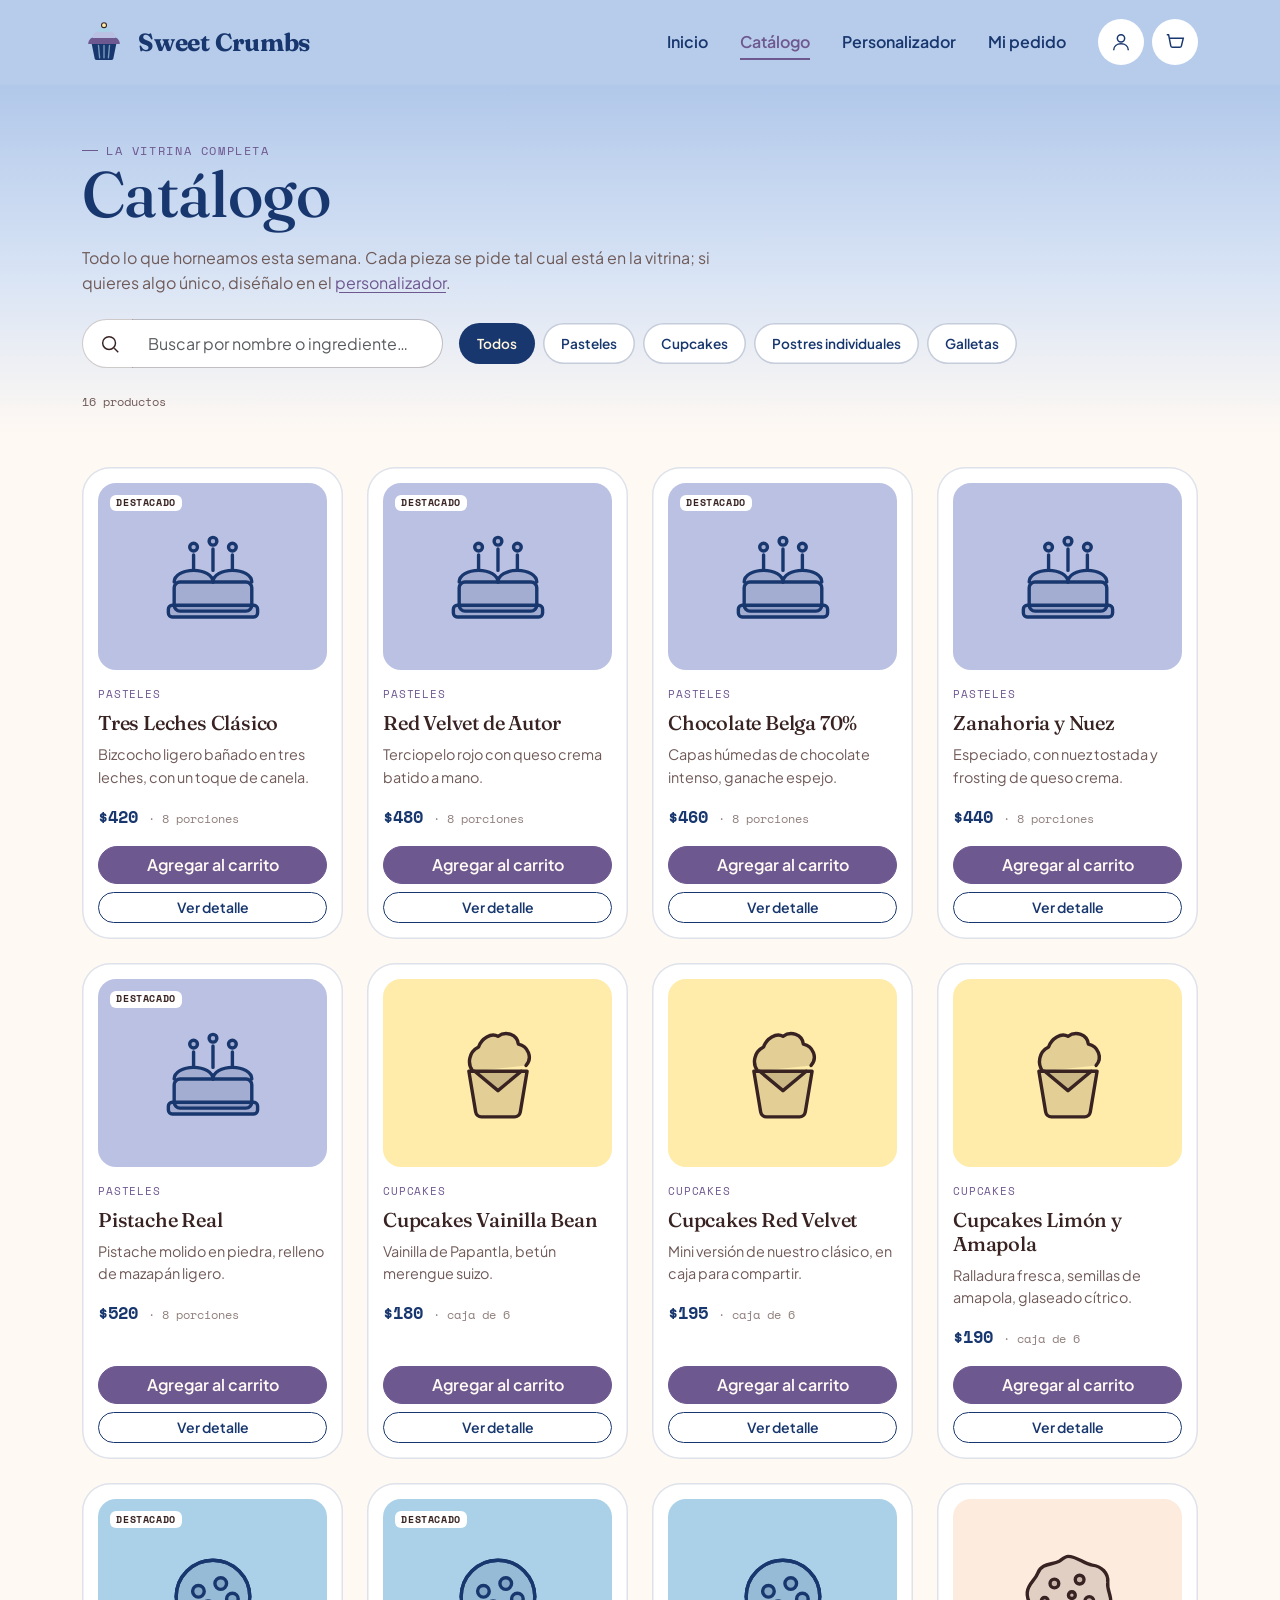
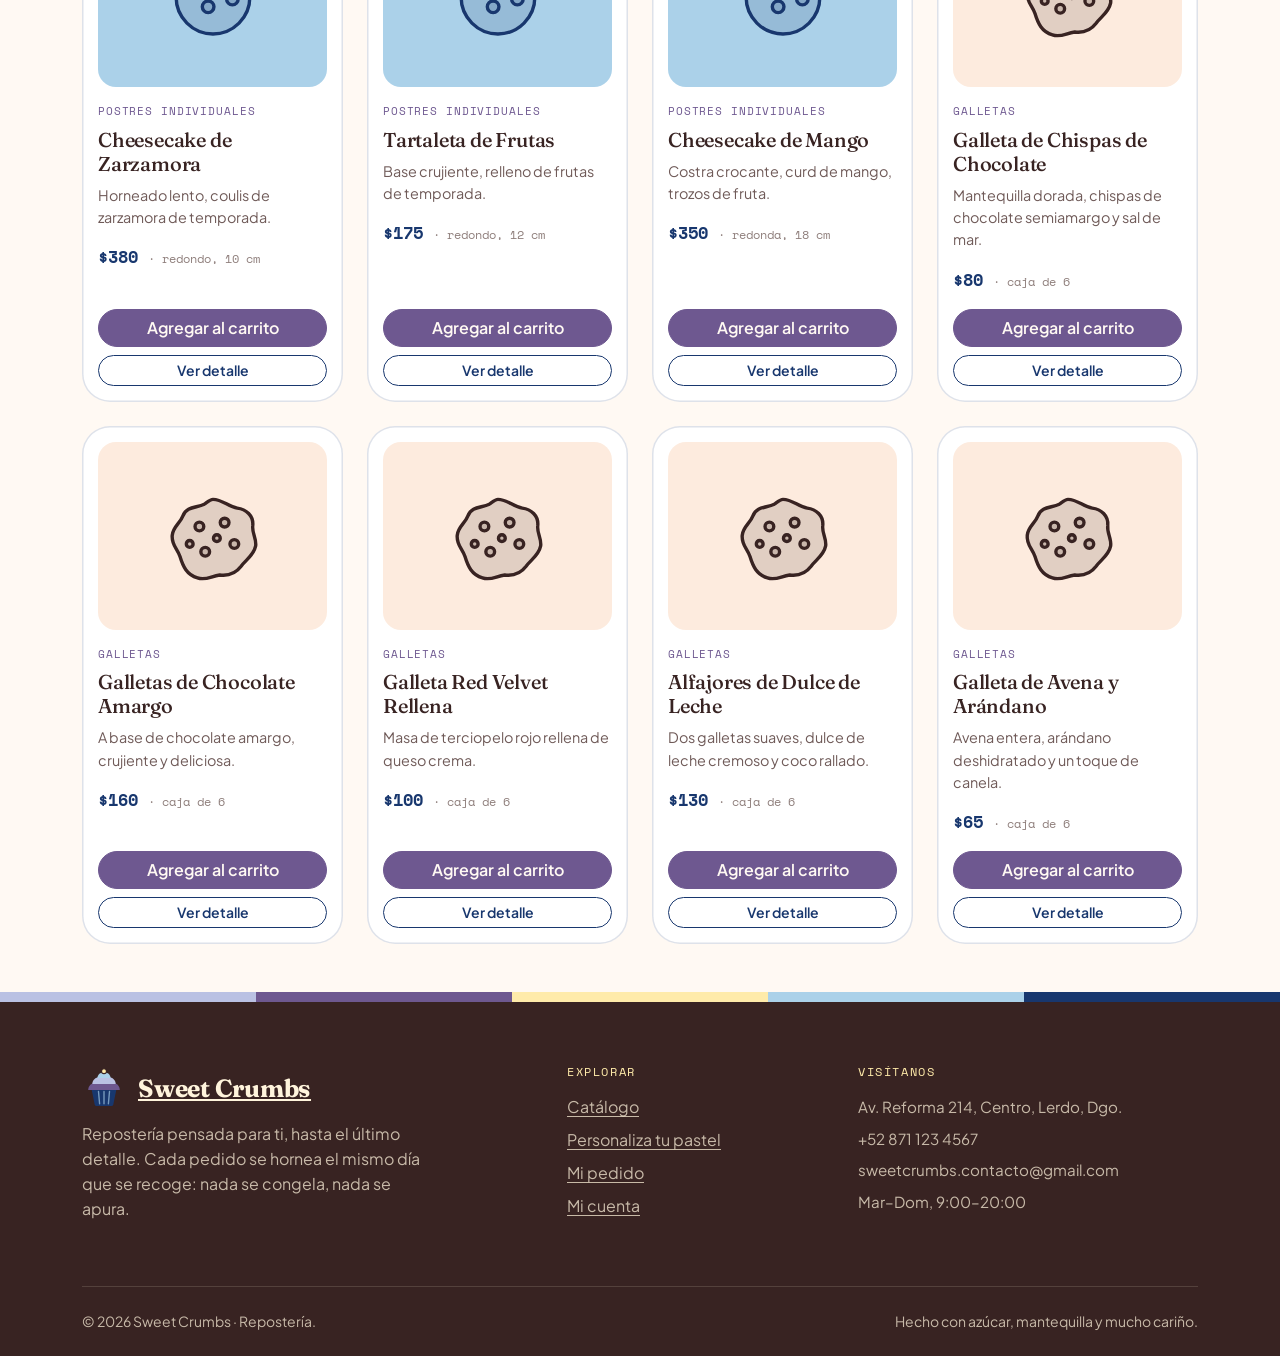
==== cliente/catalogo.html @ a6e610ef "Primer commit: estructura inicial del proyecto" ====
<!DOCTYPE html>
<html lang="es">
<head>
  <meta charset="UTF-8">
  <meta name="viewport" content="width=device-width, initial-scale=1">
  <title>Catálogo — Sweet Crumbs</title>
  <meta name="description" content="Explora pasteles, cupcakes, postres individuales y galletas. Filtra por categoría o busca por nombre.">
  <link rel="icon" type="image/svg+xml" href="../img/favicon.svg">
  <link rel="preconnect" href="https://fonts.googleapis.com">
  <link rel="preconnect" href="https://fonts.gstatic.com" crossorigin>
  <link rel="stylesheet" href="https://fonts.googleapis.com/css2?family=Fraunces:opsz,wght@9..144,400..700&family=Plus+Jakarta+Sans:wght@400;500;600;700;800&family=Space+Mono:wght@400;700&display=swap">
  <link rel="stylesheet" href="https://cdn.jsdelivr.net/npm/bootstrap@5.3.3/dist/css/bootstrap.min.css">
  <link rel="stylesheet" href="../css/variables.css">
  <link rel="stylesheet" href="../css/base.css">
  <link rel="stylesheet" href="../css/componentes.css">
  <link rel="stylesheet" href="../css/catalogo.css">
</head>
<body data-raiz="../">

  <div id="sc-encabezado"></div>

  <main>

    <!-- SECCION ENCABEZADO, BUSQUEDA Y FILTROS -->
    <section class="portada-catalogo" aria-labelledby="tituloCatalogo">
      <div class="container">
        <div class="encabezado-seccion">
          <span class="sobretitulo">La vitrina completa</span>
          <h1 id="tituloCatalogo">Catálogo</h1>
          <p>Todo lo que horneamos esta semana. Cada pieza se pide tal cual está en la vitrina; si quieres algo único, diséñalo en el <a href="personalizador.html">personalizador</a>.</p>
        </div>
        <div class="row g-3 align-items-center">
          <div class="col-md-5 col-lg-4">
            <label for="campoBusqueda" class="visually-hidden">Buscar en el catálogo</label>
            <div class="input-group caja-busqueda">
              <span class="input-group-text" aria-hidden="true"><svg class="icono" viewBox="0 0 24 24"><circle cx="11" cy="11" r="7"/><path d="m21 21-4.35-4.35"/></svg></span>
              <input type="search" class="form-control" id="campoBusqueda" placeholder="Buscar por nombre o ingrediente…" autocomplete="off">
            </div>
          </div>
          <div class="col-md-7 col-lg-8">
            <div class="d-flex flex-wrap gap-2" id="pildorasFiltro" role="group" aria-label="Filtrar por categoría"></div>
          </div>
        </div>
        <p class="contador-catalogo mt-4 mb-0" id="contadorCatalogo" aria-live="polite"></p>
      </div>
    </section>

    <!-- SECCION PRODUCTOS (RESULTDO VACIO) -->
    <section class="container pb-5" aria-label="Lista de productos">
      <div class="row row-cols-1 row-cols-sm-2 row-cols-lg-3 row-cols-xl-4 g-4" id="cuadriculaCatalogo"></div>
      <p class="alert catalogo-vacio d-none" id="catalogoVacio" role="status">No encontramos nada con esa búsqueda. Prueba con otra palabra o quita el filtro.</p>
    </section>

    <!-- CUADRO DE DETALLE DE PRODUCTO -->
    <div class="modal fade" id="modalProducto" tabindex="-1" aria-labelledby="modalProductoTitulo">
      <div class="modal-dialog modal-dialog-centered">
        <div class="modal-content">
          <div class="modal-header">
            <h2 class="modal-title h4" id="modalProductoTitulo">Detalle del producto</h2>
            <button type="button" class="btn-close" data-bs-dismiss="modal" aria-label="Cerrar"></button>
          </div>
          <div class="modal-body">
            <div class="tarjeta-producto__arte mb-3" id="modalProductoArte"></div>
            <p id="modalProductoDescripcion"></p>
            <p class="precio mb-0" id="modalProductoPrecio"></p>
          </div>
          <div class="modal-footer">
            <button type="button" class="btn btn-outline-primary" data-bs-dismiss="modal">Cerrar</button>
            <button type="button" class="btn btn-primary" id="modalProductoAgregar">Agregar al carrito</button>
          </div>
        </div>
      </div>
    </div>
  </main>

  <div id="sc-pie"></div>

  <script src="https://cdn.jsdelivr.net/npm/bootstrap@5.3.3/dist/js/bootstrap.bundle.min.js"></script>
  <script src="../js/datos.js"></script>
  <script src="../js/layout.js"></script>
  <script src="../js/carrito.js"></script>
  <script src="../js/navegacion.js"></script>
  <script src="../js/cuenta.js"></script>
  <script src="../js/tarjetas.js"></script>
  <script src="../js/catalogo.js"></script>
</body>
</html>
---- css/variables.css ----
:root {
  /* HEX PALETA DE COLORES */
  --paleta-lavanda:     #BAC1E3;
  --paleta-morado:      #6E5890;
  --paleta-crema:       #F5E2B9;
  --paleta-cielo:       #ABD1E9;
  --paleta-marino:      #18376E;
  --paleta-azul-nube:   #B1C8EA;
  --paleta-mantequilla: #FFEBAA;
  --paleta-chocolate:   #382322;
  --paleta-durazno:     #FDEBDE;

  /* COLORES DE LA INTERFAZ */
  --color-fondo:          #FFF9F3;  /* fondo de página */
  --color-fondo-alterno:  #FDEBDE;  /* secciones alternadas */
  --color-superficie:     #FFFFFF;  /* tarjetas y superficies elevadas */
  --color-tinta:          #382322;  /* texto principal */
  --color-tinta-suave:    #6F5A58;  /* texto secundario */
  --color-tinta-tenue:    #8F7F7C;  /* placeholders y textos deshabilitados */

  --color-primario:        #6E5890; /* acento principal */
  --color-primario-oscuro: #54426F; /* hover-activo */
  --color-primario-claro:  #DDE1F2; /* para fondos y badges */

  --color-secundario:        #18376E; 
  --color-secundario-oscuro: #102A57;
  --color-secundario-claro:  #D6E8F4;

  --color-acento:        #FFEBAA;   /* contraste sobre fondos oscuros */
  --color-acento-claro:  #F5E2B9;

  --color-linea:         rgba(56, 35, 34, 0.12);
  --color-linea-fuerte:  rgba(56, 35, 34, 0.24);

  --color-invertido-fondo:       #18376E; /* color de seccion invertida */
  --color-invertido-tinta:       #FFF4DC;
  --color-invertido-tinta-suave: rgba(255, 244, 220, 0.72);

  --color-exito:   #3F7D5A;
  --color-peligro: #B23A4A;

  /* TIPOGRAFIA */
  --fuente-titulo: 'Fraunces', 'Iowan Old Style', serif;
  --fuente-cuerpo: 'Plus Jakarta Sans', -apple-system, BlinkMacSystemFont, 'Segoe UI', sans-serif;
  --fuente-mono:   'Space Mono', 'SFMono-Regular', Menlo, monospace;

  /* ESPACIADOS */
  --espacio-1: 4px;  --espacio-2: 8px;  --espacio-3: 12px; --espacio-4: 16px;
  --espacio-5: 24px; --espacio-6: 32px; --espacio-7: 48px; --espacio-8: 64px;
  --espacio-9: 96px; --espacio-10: 128px;

  /* -RADIOS PARA BORDES */
  --radio-chico: 10px;
  --radio-medio: 18px;
  --radio-grande: 28px;
  --radio-pildora: 999px;

  /* AJUSTE SOMBRAS */
  --sombra-suave:   0 8px 24px rgba(56, 35, 34, 0.08);
  --sombra-elevada: 0 22px 44px rgba(56, 35, 34, 0.16);
  --sombra-borde:   inset 0 0 0 1px var(--color-linea);

  /* MOVIMIENTO */
  --suavizado-salida: cubic-bezier(0.16, 1, 0.3, 1);
  --duracion-rapida: 160ms;
  --duracion-media: 320ms;
  --duracion-lenta: 620ms;

  /* AJUSTES ANCHOS Y ALTOS */
  --ancho-maximo: 1180px;
  --alto-encabezado: 84px;
}

/* VARIABLES DE BOOTSTRAP CON NUESTRA PALETA */
:root {
  --bs-body-bg: var(--color-fondo);
  --bs-body-color: var(--color-tinta);
  --bs-body-font-family: var(--fuente-cuerpo);
  --bs-heading-color: var(--paleta-marino);
  --bs-primary: var(--paleta-morado);
  --bs-primary-rgb: 110, 88, 144;
  --bs-link-color: var(--paleta-morado);
  --bs-link-color-rgb: 110, 88, 144;
  --bs-link-hover-color: var(--paleta-marino);
  --bs-border-color: var(--color-linea);
  --bs-focus-ring-color: rgba(110, 88, 144, 0.3);
}

@media (prefers-reduced-motion: reduce) {
  :root {
    --duracion-rapida: 0ms;
    --duracion-media: 0ms;
    --duracion-lenta: 0ms;
  }
}
---- css/base.css ----
html {
    scroll-behavior: smooth;
}

body {
    overflow-x: hidden;
    -webkit-font-smoothing: antialiased;
    line-height: 1.55;
}

/* DISEÑO TITULOS */
h1, h2, h3, h4, h5, h6 {
    font-family: var(--fuente-titulo);
    font-weight: 600;
    line-height: 1.1;
    letter-spacing: -0.01em;
}

h1 {
    font-size: clamp(2.6rem, 5vw, 4.4rem);
    font-weight: 500;
    margin-bottom: var(--espacio-4);
}

h2 {
    font-size: clamp(1.9rem, 3.4vw, 2.7rem);
    margin-bottom: var(--espacio-4);
}

h3 {
    font-size: clamp(1.25rem, 2vw, 1.5rem);
}

p {
    color: var(--color-tinta-suave);
}

/* DISEÑO ENLACES */
a:not([class]) {
    color: var(--color-primario);
    text-decoration: underline;
    text-underline-offset: 3px;
}

a:not([class]):hover {
    color: var(--paleta-marino);
}

:focus-visible {
    outline: 2px solid var(--color-primario);
    outline-offset: 3px;
}

/* DISEÑO TEXTO DE APOYO / TEXTOS COMPLEMENTARIOS */
.sobretitulo {
    display: inline-flex;
    align-items: center;
    gap: var(--espacio-2);
    font-family: var(--fuente-mono);
    font-size: 0.72rem;
    letter-spacing: 0.14em;
    text-transform: uppercase;
    color: var(--color-primario);
}

.sobretitulo::before {
    content: '';
    width: 16px;
    height: 1px;
    background: currentColor;
}

.entradilla {
    font-size: 1.12rem;
    max-width: 34em;
    margin-bottom: var(--espacio-5);
}

.precio {
    display: block;
    font-family: var(--fuente-mono);
    font-weight: 700;
    font-size: 1.05rem;
    color: var(--paleta-marino);
}

.precio small {
    font-weight: 400;
    color: var(--color-tinta-tenue);
    font-size: 0.72rem;
}

/* DISEÑO ICONOS SVG EN LÍNEA */
.icono {
    display: block;
    width: 22px;
    height: 22px;
    stroke: currentColor;
    fill: none;
    stroke-width: 1.6;
}

/* AJUSTES DE NAVEGACIÓN */
.aparecer {
    opacity: 0;
    transform: translateY(18px);
    transition: opacity var(--duracion-lenta) var(--suavizado-salida),
                transform var(--duracion-lenta) var(--suavizado-salida);
}

.aparecer.visible {
    opacity: 1;
    transform: none;
}

@media (prefers-reduced-motion: reduce) {
    html {
        scroll-behavior: auto;
    }
    .aparecer {
        opacity: 1;
        transform: none;
        transition: none;
    }
}
---- css/componentes.css ----
/* PERSONALIZACION COMPONENTES BOOTSTRAP — se usan en todas las páginas. */

/* BOTONES */
.btn {
    --bs-btn-border-radius: var(--radio-pildora);
    --bs-btn-font-weight: 600;
    --bs-btn-padding-x: 1.6rem;
}

.btn-sm {
    --bs-btn-padding-x: 1.1rem;
}

.btn-primary {
    --bs-btn-bg: var(--paleta-morado);
    --bs-btn-border-color: var(--paleta-morado);
    --bs-btn-color: #FFF9F3;
    --bs-btn-hover-bg: var(--paleta-marino);
    --bs-btn-hover-border-color: var(--paleta-marino);
    --bs-btn-hover-color: #FFF9F3;
    --bs-btn-active-bg: var(--paleta-marino);
    --bs-btn-active-border-color: var(--paleta-marino);
    --bs-btn-active-color: #FFF9F3;
    --bs-btn-disabled-bg: var(--paleta-morado);
    --bs-btn-disabled-border-color: var(--paleta-morado);
}

.btn-outline-primary {
    --bs-btn-color: var(--paleta-marino);
    --bs-btn-border-color: var(--paleta-marino);
    --bs-btn-hover-bg: var(--paleta-marino);
    --bs-btn-hover-border-color: var(--paleta-marino);
    --bs-btn-hover-color: #FFF9F3;
    --bs-btn-active-bg: var(--paleta-marino);
    --bs-btn-active-border-color: var(--paleta-marino);
    --bs-btn-active-color: #FFF9F3;
}

.btn-light {
    --bs-btn-bg: var(--color-superficie);
    --bs-btn-border-color: transparent;
    --bs-btn-color: var(--paleta-marino);
    --bs-btn-hover-bg: var(--paleta-mantequilla);
    --bs-btn-hover-border-color: transparent;
    --bs-btn-hover-color: var(--paleta-chocolate);
    --bs-btn-active-bg: var(--paleta-mantequilla);
}

.seccion-invertida .btn-light {
    --bs-btn-bg: var(--paleta-mantequilla);
    --bs-btn-color: var(--paleta-chocolate);
    --bs-btn-hover-bg: var(--paleta-crema);
}

/* TIPO ENCABEZADO Y NAVEGACIÓN */

.encabezado-sitio {
    background: rgba(177, 200, 234, 0.92);
    backdrop-filter: blur(10px);
    border-bottom: 1px solid transparent;
    transition: box-shadow var(--duracion-media), border-color var(--duracion-media);
}

.encabezado-sitio.con-scroll {
    border-bottom-color: rgba(24, 55, 110, 0.18);
    box-shadow: 0 2px 18px rgba(56, 35, 34, 0.08);
}

.encabezado-sitio .navbar {
    min-height: var(--alto-encabezado);
}

.marca {
    display: inline-flex;
    align-items: center;
    gap: var(--espacio-3);
    margin-right: var(--espacio-5);
    white-space: nowrap;
    color: var(--paleta-marino);
}

.marca:hover {
    color: var(--paleta-marino);
}

.marca__logo {
    width: 44px;
    height: 44px;
    flex-shrink: 0;
}

.marca__nombre {
    font-family: var(--fuente-titulo);
    font-size: 1.55rem;
    font-weight: 700;
    letter-spacing: -0.01em;
}

.navbar-nav .nav-link {
    color: var(--paleta-marino);
    font-weight: 600;
    position: relative;
}

.navbar-nav .nav-link:hover,
.navbar-nav .nav-link.active {
    color: var(--paleta-morado);
}

@media (min-width: 992px) {
    .navbar-nav .nav-link.active::after {
        content: '';
        position: absolute;
        left: 0.5rem;
        right: 0.5rem;
        bottom: 2px;
        height: 2px;
        background: var(--paleta-morado);
    }
}

.navbar-toggler {
    border-color: rgba(24, 55, 110, 0.4);
}

.boton-carrito {
    width: 46px;
    height: 46px;
    padding: 0;
    display: inline-flex;
    align-items: center;
    justify-content: center;
    border-radius: 50%;
}

.insignia-carrito {
    background: var(--paleta-chocolate);
    font-family: var(--fuente-mono);
    font-size: 0.65rem;
}

/* SECCIONES INFORMACION */

.seccion {
    padding: var(--espacio-9) 0;
}

.seccion-alterna {
    background: var(--paleta-mantequilla);
}

.seccion-opiniones {
    background: var(--color-primario-claro);
}

.seccion-invertida {
    background: var(--color-invertido-fondo);
    color: var(--color-invertido-tinta);
}

.seccion-invertida h2 {
    color: var(--color-invertido-tinta);
}

.seccion-invertida p {
    color: var(--color-invertido-tinta-suave);
}

.seccion-invertida .sobretitulo {
    color: var(--paleta-mantequilla);
}

.encabezado-seccion {
    max-width: 640px;
    margin-bottom: var(--espacio-6);
}

@media (max-width: 767.98px) {
    .seccion {
        padding: var(--espacio-7) 0;
    }
}

/* FRANJA DE COLOR AL EN CABEZADO */
.portada,
.portada-catalogo,
.portada-personalizador,
.portada-pedido,
.portada-cuenta {
    position: relative;
    isolation: isolate;
}

.portada::before,
.portada-catalogo::before,
.portada-personalizador::before,
.portada-pedido::before,
.portada-cuenta::before {
    content: '';
    position: absolute;
    inset: 0 auto 0 50%;
    width: 100vw;
    transform: translateX(-50%);
    z-index: -1;
    background: linear-gradient(
        180deg,
        var(--paleta-azul-nube) 0%,
        #D9E4F5 55%,
        var(--color-fondo) 100%
    );
}

/* SECCION PASOS NUMERADOS (COMO FUNCIONA - PAGINA INIICIO) */
.seccion-alterna ol {
    counter-reset: paso;
}

.paso {
    padding-top: var(--espacio-5);
    border-top: 1px solid rgba(56, 35, 34, 0.25);
}

.paso::before {
    counter-increment: paso;
    content: counter(paso, decimal-leading-zero);
    display: block;
    margin-bottom: var(--espacio-3);
    font-family: var(--fuente-mono);
    font-size: 0.8rem;
    color: var(--paleta-morado);
}

/* TARJETA DE PRODUCTO */
.tarjeta-producto {
    --bs-card-border-width: 0;
    --bs-card-bg: var(--color-superficie);
    --bs-card-border-radius: var(--radio-grande);
    padding: var(--espacio-4);
    box-shadow: inset 0 0 0 1.5px rgba(24, 55, 110, 0.14);
    transition: transform var(--duracion-media) var(--suavizado-salida),
                box-shadow var(--duracion-media) var(--suavizado-salida);
}

.tarjeta-producto:hover {
    transform: translateY(-6px);
    box-shadow: var(--sombra-elevada), inset 0 0 0 1.5px var(--paleta-morado);
}

.tarjeta-producto__arte {
    position: relative;
    display: flex;
    align-items: center;
    justify-content: center;
    overflow: hidden;
    aspect-ratio: 1 / 0.82;
    border-radius: var(--radio-medio);
    color: var(--paleta-morado);
}

.tarjeta-producto__arte svg {
    width: 62%;
    height: 62%;
}

.tarjeta-producto__arte--pasteles {
    background: var(--paleta-lavanda);
    color: var(--paleta-marino);
}

.tarjeta-producto__arte--cupcakes {
    background: var(--paleta-mantequilla);
    color: var(--paleta-chocolate);
}

.tarjeta-producto__arte--postres {
    background: var(--paleta-cielo);
    color: var(--paleta-marino);
}

.tarjeta-producto__arte--galletas {
    background: var(--paleta-durazno);
    color: var(--paleta-chocolate);
}

.tarjeta-producto__insignia {
    position: absolute;
    top: 12px;
    left: 12px;
    background: var(--color-superficie);
    color: var(--color-tinta);
    font-family: var(--fuente-mono);
    font-size: 0.62rem;
    letter-spacing: 0.06em;
    text-transform: uppercase;
}

.tarjeta-producto__categoria {
    margin-bottom: var(--espacio-2);
    font-family: var(--fuente-mono);
    font-size: 0.68rem;
    letter-spacing: 0.08em;
    text-transform: uppercase;
    color: var(--paleta-morado);
}

.tarjeta-producto__descripcion {
    font-size: 0.9rem;
}

/* DISEÑO BOTONES DE FILTOS BUSQUEDA */
.pildora {
    border: 0;
    border-radius: var(--radio-pildora);
    padding: 10px 18px;
    font-size: 0.85rem;
    font-weight: 600;
    background: var(--color-superficie);
    color: var(--paleta-marino);
    box-shadow: inset 0 0 0 1.5px rgba(24, 55, 110, 0.25);
    transition: background var(--duracion-rapida),
                color var(--duracion-rapida),
                box-shadow var(--duracion-rapida);
}

.pildora:hover {
    box-shadow: inset 0 0 0 1.5px var(--paleta-morado);
}

.pildora.activo {
    background: var(--paleta-marino);
    color: #FFF4DC;
    box-shadow: none;
}

/* DISEÑO FORMULARIOS */
.form-label {
    font-size: 0.85rem;
    font-weight: 600;
}

.form-control,.form-select {
    border-color: var(--color-linea-fuerte);
    border-radius: var(--radio-chico);
    padding: 0.7rem 1rem;
    background-color: var(--color-superficie);
}

.form-control:focus, .form-select:focus {
    border-color: var(--paleta-morado);
    box-shadow: 0 0 0 0.25rem rgba(110, 88, 144, 0.22);
}

.form-check-input:checked {
    background-color: var(--paleta-morado);
    border-color: var(--paleta-morado);
}

.form-check-input:focus {
    border-color: var(--paleta-morado);
    box-shadow: 0 0 0 0.25rem rgba(110, 88, 144, 0.22);
}

.input-group-text {
    background: var(--color-superficie);
    border-color: var(--color-linea-fuerte);
}

/* DISEÑO DE PANEL LATERAL DEL CARRITO */
.cajon-carrito {
    --bs-offcanvas-width: min(420px, 100%);
    --bs-offcanvas-bg: var(--color-fondo);
}

.cajon-carrito .offcanvas-header {
    background: var(--paleta-azul-nube);
}

.cajon-carrito__pie {
    padding: var(--espacio-5);
    border-top: 1px solid var(--color-linea);
    background: var(--paleta-durazno);
}

.carrito-vacio {
    padding: var(--espacio-8) var(--espacio-4);
    color: var(--color-tinta-tenue);
}

.carrito-vacio .icono {
    width: 56px;
    height: 56px;
    margin: 0 auto var(--espacio-4);
    opacity: 0.5;
}

.articulo-carrito,
.resumen-pedido__articulo {
    display: grid;
    grid-template-columns: 56px 1fr auto;
    gap: var(--espacio-3);
    align-items: start;
    padding: var(--espacio-4) 0;
    border-bottom: 1px solid var(--color-linea);
}

.articulo-carrito__arte {
    display: flex;
    align-items: center;
    justify-content: center;
    width: 56px;
    height: 56px;
    border-radius: var(--radio-chico);
    background: var(--color-primario-claro);
    color: var(--paleta-morado);
}

.articulo-carrito__arte svg {
    width: 70%;
    height: 70%;
}

.articulo-carrito__nombre {
    margin: 0 0 2px;
    font-family: var(--fuente-cuerpo);
    font-size: 0.92rem;
    font-weight: 600;
}

.articulo-carrito__detalle {
    margin-bottom: var(--espacio-1);
    font-size: 0.78rem;
    line-height: 1.4;
    color: var(--color-tinta-tenue);
}

.articulo-carrito__precio {
    font-family: var(--fuente-mono);
    font-size: 0.85rem;
    white-space: nowrap;
}

.fila-total {
    display: flex;
    justify-content: space-between;
    align-items: baseline;
    padding: 4px 0;
}

.cajon-carrito__pie .fila-total {
    margin-bottom: var(--espacio-3);
    font-size: 1.1rem;
}

/* DISEÑO PIE DE PAGINA */
.pie-sitio {
    position: relative;
    padding: calc(var(--espacio-8) + 10px) 0 var(--espacio-5);
    background: var(--paleta-chocolate);
    color: var(--color-invertido-tinta);
}

.pie-sitio::before {
    content: '';
    position: absolute;
    inset: 0 0 auto 0;
    height: 10px;
    background: linear-gradient(
        90deg,
        var(--paleta-lavanda) 0 20%,
        var(--paleta-morado) 20% 40%,
        var(--paleta-mantequilla) 40% 60%,
        var(--paleta-cielo) 60% 80%,
        var(--paleta-marino) 80% 100%
    );
}

.pie-sitio .marca {
    color: var(--color-invertido-tinta);
    margin-bottom: var(--espacio-3);
}

.pie-sitio__texto {
    max-width: 340px;
    color: var(--color-invertido-tinta-suave);
}

.pie-sitio__titulo {
    margin-bottom: var(--espacio-4);
    font-family: var(--fuente-mono);
    font-size: 0.72rem;
    font-weight: 400;
    letter-spacing: 0.14em;
    text-transform: uppercase;
    color: var(--paleta-mantequilla);
}

.pie-sitio a {
    color: var(--color-invertido-tinta-suave);
}

.pie-sitio a:hover {
    color: var(--paleta-mantequilla);
}

.pie-sitio address {
    color: var(--color-invertido-tinta-suave);
    font-size: 0.95rem;
}

.pie-inferior {
    padding-top: var(--espacio-5);
    border-top: 1px solid rgba(255, 244, 220, 0.14);
    color: var(--color-invertido-tinta-suave);
}

/* DISEÑO AVISO / NOTIFICACIONES */
.toast {
    --bs-toast-border-radius: var(--radio-pildora);
    background: var(--paleta-marino);
}

/* DISEÑO MENU DE CUENTA EN EL ENCABEZADO */
.menu-cuenta {
    display: flex;
}

.boton-cuenta,.boton-cuenta-sesion {
    width: 46px;
    height: 46px;
    padding: 0;
    display: inline-flex;
    align-items: center;
    justify-content: center;
    border-radius: 50%;
}

.boton-cuenta-sesion {
    border: 0;
    background: var(--color-superficie);
    box-shadow: 0 0 0 2px var(--paleta-morado);
}

.boton-cuenta-sesion::after {
    display: none;
}

.boton-cuenta-sesion:hover,
.boton-cuenta-sesion.show {
    background: var(--color-superficie);
    box-shadow: 0 0 0 3px var(--paleta-morado);
}

.avatar-cuenta {
    display: inline-flex;
    align-items: center;
    justify-content: center;
    width: 38px;
    height: 38px;
    border-radius: 50%;
    background: var(--paleta-morado);
    color: #fff;
    font-family: var(--fuente-mono);
    font-size: 0.8rem;
    font-weight: 700;
}

.menu-cuenta__lista {
    min-width: 230px;
    padding: var(--espacio-2);
    border: 0;
    border-radius: var(--radio-medio);
    box-shadow: var(--sombra-elevada);
}

.menu-cuenta__lista .dropdown-item {
    border-radius: var(--radio-chico);
    font-weight: 500;
}

.menu-cuenta__cabecera {
    display: grid;
    padding: var(--espacio-2) var(--espacio-3) var(--espacio-3);
}

.menu-cuenta__cabecera small {
    color: var(--color-tinta-tenue);
}

.aviso-solo-local {
    margin: calc(-1 * var(--espacio-1)) 0 0;
    text-align: center;
    font-family: var(--fuente-mono);
    font-size: 0.68rem;
    letter-spacing: 0.04em;
    color: var(--color-tinta-suave);
}

/* EVITAR QUE INFORMACIO LARGA SE DESBORDE */
.pie-sitio address span {
    overflow-wrap: anywhere;
}
---- css/catalogo.css ----
.portada-catalogo {
    padding: var(--espacio-7) 0 var(--espacio-5);
    margin-bottom: var(--espacio-6);
}

.portada-catalogo .encabezado-seccion {
    margin-bottom: var(--espacio-5);
}

/* DISEÑO BUSCADOR */
.caja-busqueda .input-group-text {
    border-right: 0;
    border-radius: var(--radio-pildora) 0 0 var(--radio-pildora);
    padding-left: 1rem;
}

.caja-busqueda .form-control {
    border-left: 0;
    border-radius: 0 var(--radio-pildora) var(--radio-pildora) 0;
}

.contador-catalogo {
    font-family: var(--fuente-mono);
    font-size: 0.76rem;
    color: var(--color-tinta-suave);
}

.catalogo-vacio {
    padding: var(--espacio-7) 0;
    text-align: center;
    color: var(--color-tinta-suave);
}

/* DISEÑO VENTANA DE DETALLE PRODUCTO */

.modal-content {
    border: 0;
    border-radius: var(--radio-grande);
}

#modalProductoArte {
    max-height: 190px;
}
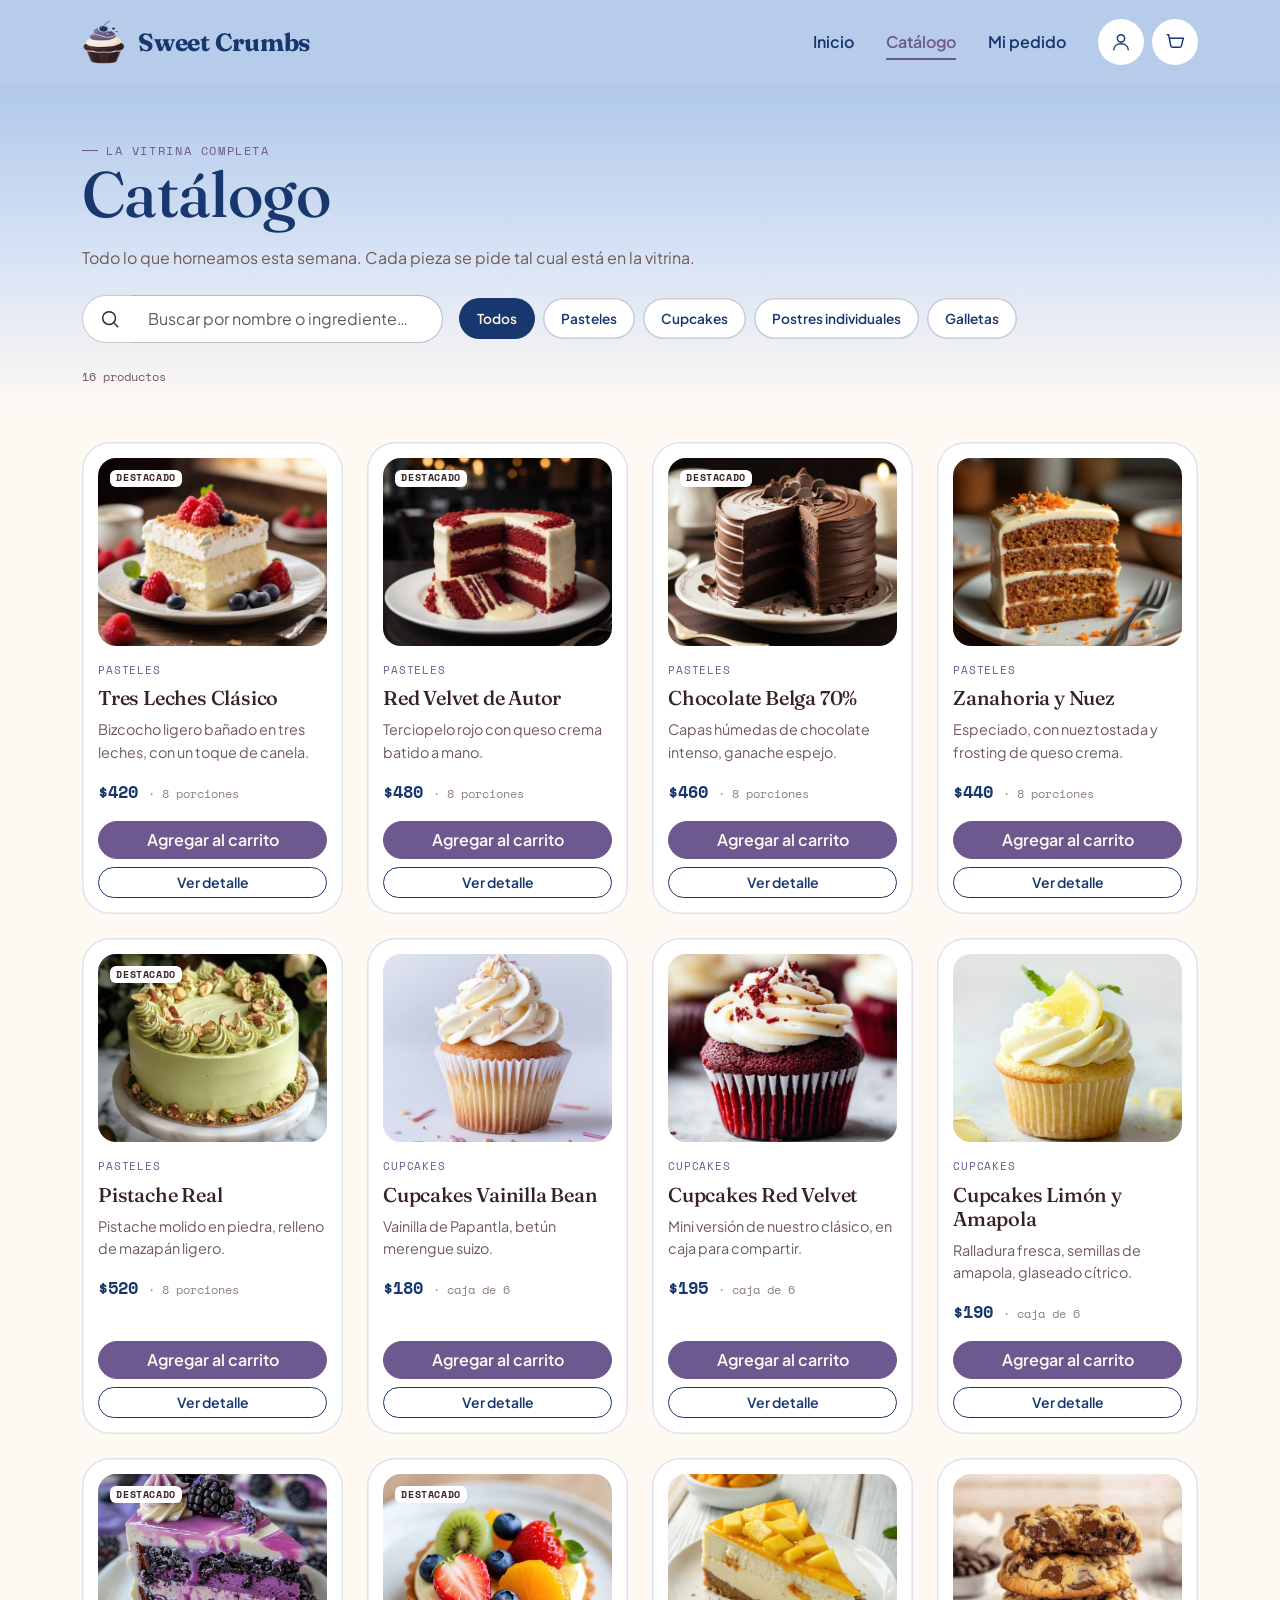
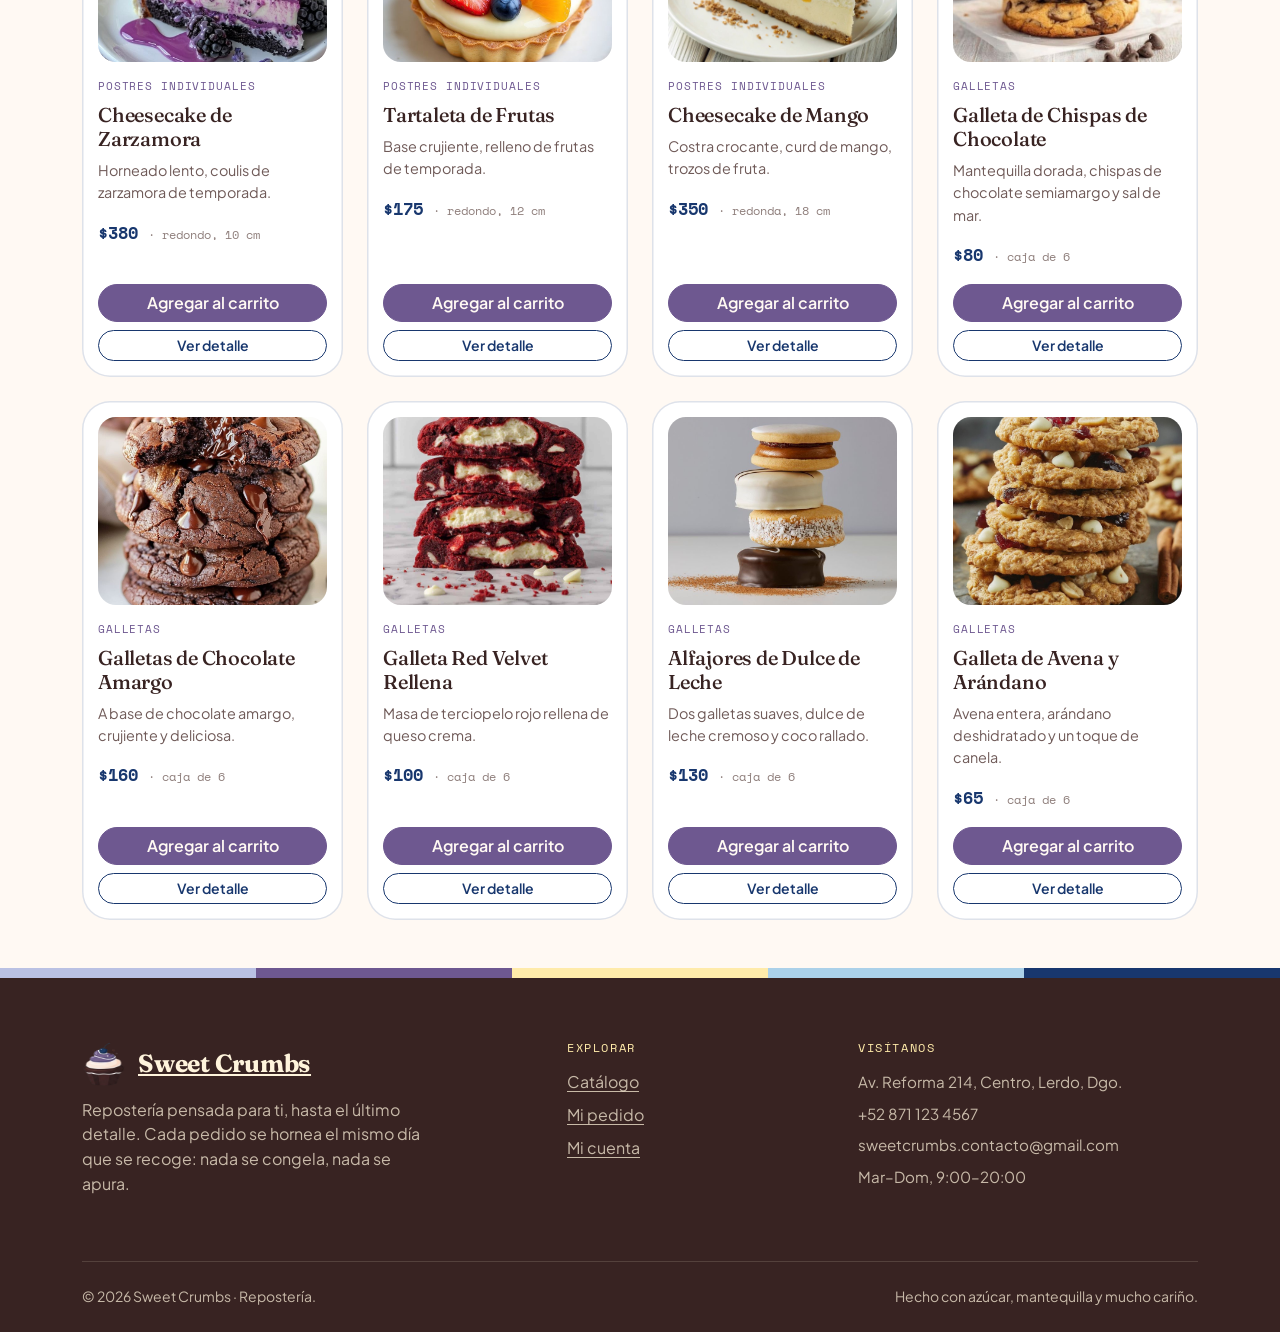
==== commit a08c8cdc: "Correciones en los 3 modulos y correcciones de funcionamiento" ====
--- a/cliente/catalogo.html
+++ b/cliente/catalogo.html
@@ -5,7 +5,7 @@
   <meta name="viewport" content="width=device-width, initial-scale=1">
   <title>Catálogo — Sweet Crumbs</title>
   <meta name="description" content="Explora pasteles, cupcakes, postres individuales y galletas. Filtra por categoría o busca por nombre.">
-  <link rel="icon" type="image/svg+xml" href="../img/favicon.svg">
+  <link rel="icon" type="image/svg+xml" href="../img/logo/logo-pastelito.png">
   <link rel="preconnect" href="https://fonts.googleapis.com">
   <link rel="preconnect" href="https://fonts.gstatic.com" crossorigin>
   <link rel="stylesheet" href="https://fonts.googleapis.com/css2?family=Fraunces:opsz,wght@9..144,400..700&family=Plus+Jakarta+Sans:wght@400;500;600;700;800&family=Space+Mono:wght@400;700&display=swap">
@@ -27,7 +27,7 @@
         <div class="encabezado-seccion">
           <span class="sobretitulo">La vitrina completa</span>
           <h1 id="tituloCatalogo">Catálogo</h1>
-          <p>Todo lo que horneamos esta semana. Cada pieza se pide tal cual está en la vitrina; si quieres algo único, diséñalo en el <a href="personalizador.html">personalizador</a>.</p>
+          <p>Todo lo que horneamos esta semana. Cada pieza se pide tal cual está en la vitrina.</p>
         </div>
         <div class="row g-3 align-items-center">
           <div class="col-md-5 col-lg-4">
--- a/css/base.css
+++ b/css/base.css
@@ -1,125 +1,125 @@
 html {
-    scroll-behavior: smooth;
+  scroll-behavior: smooth;
 }
 
 body {
-    overflow-x: hidden;
-    -webkit-font-smoothing: antialiased;
-    line-height: 1.55;
+  overflow-x: hidden;
+  -webkit-font-smoothing: antialiased;
+  line-height: 1.55;
 }
 
 /* DISEÑO TITULOS */
 h1, h2, h3, h4, h5, h6 {
-    font-family: var(--fuente-titulo);
-    font-weight: 600;
-    line-height: 1.1;
-    letter-spacing: -0.01em;
+  font-family: var(--fuente-titulo);
+  font-weight: 600;
+  line-height: 1.1;
+  letter-spacing: -0.01em;
 }
 
 h1 {
-    font-size: clamp(2.6rem, 5vw, 4.4rem);
-    font-weight: 500;
-    margin-bottom: var(--espacio-4);
+  font-size: clamp(2.6rem, 5vw, 4.4rem);
+  font-weight: 500;
+  margin-bottom: var(--espacio-4);
 }
 
 h2 {
-    font-size: clamp(1.9rem, 3.4vw, 2.7rem);
-    margin-bottom: var(--espacio-4);
+  font-size: clamp(1.9rem, 3.4vw, 2.7rem);
+  margin-bottom: var(--espacio-4);
 }
 
 h3 {
-    font-size: clamp(1.25rem, 2vw, 1.5rem);
+  font-size: clamp(1.25rem, 2vw, 1.5rem);
 }
 
 p {
-    color: var(--color-tinta-suave);
+  color: var(--color-tinta-suave);
 }
 
 /* DISEÑO ENLACES */
 a:not([class]) {
-    color: var(--color-primario);
-    text-decoration: underline;
-    text-underline-offset: 3px;
+  color: var(--color-primario);
+  text-decoration: underline;
+  text-underline-offset: 3px;
 }
 
 a:not([class]):hover {
-    color: var(--paleta-marino);
+  color: var(--paleta-marino);
 }
 
 :focus-visible {
-    outline: 2px solid var(--color-primario);
-    outline-offset: 3px;
+  outline: 2px solid var(--color-primario);
+  outline-offset: 3px;
 }
 
 /* DISEÑO TEXTO DE APOYO / TEXTOS COMPLEMENTARIOS */
 .sobretitulo {
-    display: inline-flex;
-    align-items: center;
-    gap: var(--espacio-2);
-    font-family: var(--fuente-mono);
-    font-size: 0.72rem;
-    letter-spacing: 0.14em;
-    text-transform: uppercase;
-    color: var(--color-primario);
+  display: inline-flex;
+  align-items: center;
+  gap: var(--espacio-2);
+  font-family: var(--fuente-mono);
+  font-size: 0.72rem;
+  letter-spacing: 0.14em;
+  text-transform: uppercase;
+  color: var(--color-primario);
 }
 
 .sobretitulo::before {
-    content: '';
-    width: 16px;
-    height: 1px;
-    background: currentColor;
+  content: '';
+  width: 16px;
+  height: 1px;
+  background: currentColor;
 }
 
 .entradilla {
-    font-size: 1.12rem;
-    max-width: 34em;
-    margin-bottom: var(--espacio-5);
+  font-size: 1.12rem;
+  max-width: 34em;
+  margin-bottom: var(--espacio-5);
 }
 
 .precio {
-    display: block;
-    font-family: var(--fuente-mono);
-    font-weight: 700;
-    font-size: 1.05rem;
-    color: var(--paleta-marino);
+  display: block;
+  font-family: var(--fuente-mono);
+  font-weight: 700;
+  font-size: 1.05rem;
+  color: var(--paleta-marino);
 }
 
 .precio small {
-    font-weight: 400;
-    color: var(--color-tinta-tenue);
-    font-size: 0.72rem;
+  font-weight: 400;
+  color: var(--color-tinta-tenue);
+  font-size: 0.72rem;
 }
 
 /* DISEÑO ICONOS SVG EN LÍNEA */
 .icono {
-    display: block;
-    width: 22px;
-    height: 22px;
-    stroke: currentColor;
-    fill: none;
-    stroke-width: 1.6;
+  display: block;
+  width: 22px;
+  height: 22px;
+  stroke: currentColor;
+  fill: none;
+  stroke-width: 1.6;
 }
 
 /* AJUSTES DE NAVEGACIÓN */
 .aparecer {
-    opacity: 0;
-    transform: translateY(18px);
-    transition: opacity var(--duracion-lenta) var(--suavizado-salida),
-                transform var(--duracion-lenta) var(--suavizado-salida);
+  opacity: 0;
+  transform: translateY(18px);
+  transition: opacity var(--duracion-lenta) var(--suavizado-salida),
+        transform var(--duracion-lenta) var(--suavizado-salida);
 }
 
 .aparecer.visible {
-    opacity: 1;
-    transform: none;
+  opacity: 1;
+  transform: none;
 }
 
 @media (prefers-reduced-motion: reduce) {
-    html {
-        scroll-behavior: auto;
-    }
-    .aparecer {
-        opacity: 1;
-        transform: none;
-        transition: none;
-    }
-}+  html {
+    scroll-behavior: auto;
+  }
+  .aparecer {
+    opacity: 1;
+    transform: none;
+    transition: none;
+  }
+}
--- a/css/componentes.css
+++ b/css/componentes.css
@@ -2,600 +2,616 @@
 
 /* BOTONES */
 .btn {
-    --bs-btn-border-radius: var(--radio-pildora);
-    --bs-btn-font-weight: 600;
-    --bs-btn-padding-x: 1.6rem;
+  --bs-btn-border-radius: var(--radio-pildora);
+  --bs-btn-font-weight: 600;
+  --bs-btn-padding-x: 1.6rem;
 }
 
 .btn-sm {
-    --bs-btn-padding-x: 1.1rem;
+  --bs-btn-padding-x: 1.1rem;
 }
 
 .btn-primary {
-    --bs-btn-bg: var(--paleta-morado);
-    --bs-btn-border-color: var(--paleta-morado);
-    --bs-btn-color: #FFF9F3;
-    --bs-btn-hover-bg: var(--paleta-marino);
-    --bs-btn-hover-border-color: var(--paleta-marino);
-    --bs-btn-hover-color: #FFF9F3;
-    --bs-btn-active-bg: var(--paleta-marino);
-    --bs-btn-active-border-color: var(--paleta-marino);
-    --bs-btn-active-color: #FFF9F3;
-    --bs-btn-disabled-bg: var(--paleta-morado);
-    --bs-btn-disabled-border-color: var(--paleta-morado);
+  --bs-btn-bg: var(--paleta-morado);
+  --bs-btn-border-color: var(--paleta-morado);
+  --bs-btn-color: #FFF9F3;
+  --bs-btn-hover-bg: var(--paleta-marino);
+  --bs-btn-hover-border-color: var(--paleta-marino);
+  --bs-btn-hover-color: #FFF9F3;
+  --bs-btn-active-bg: var(--paleta-marino);
+  --bs-btn-active-border-color: var(--paleta-marino);
+  --bs-btn-active-color: #FFF9F3;
+  --bs-btn-disabled-bg: var(--paleta-morado);
+  --bs-btn-disabled-border-color: var(--paleta-morado);
 }
 
 .btn-outline-primary {
-    --bs-btn-color: var(--paleta-marino);
-    --bs-btn-border-color: var(--paleta-marino);
-    --bs-btn-hover-bg: var(--paleta-marino);
-    --bs-btn-hover-border-color: var(--paleta-marino);
-    --bs-btn-hover-color: #FFF9F3;
-    --bs-btn-active-bg: var(--paleta-marino);
-    --bs-btn-active-border-color: var(--paleta-marino);
-    --bs-btn-active-color: #FFF9F3;
+  --bs-btn-color: var(--paleta-marino);
+  --bs-btn-border-color: var(--paleta-marino);
+  --bs-btn-hover-bg: var(--paleta-marino);
+  --bs-btn-hover-border-color: var(--paleta-marino);
+  --bs-btn-hover-color: #FFF9F3;
+  --bs-btn-active-bg: var(--paleta-marino);
+  --bs-btn-active-border-color: var(--paleta-marino);
+  --bs-btn-active-color: #FFF9F3;
 }
 
 .btn-light {
-    --bs-btn-bg: var(--color-superficie);
-    --bs-btn-border-color: transparent;
-    --bs-btn-color: var(--paleta-marino);
-    --bs-btn-hover-bg: var(--paleta-mantequilla);
-    --bs-btn-hover-border-color: transparent;
-    --bs-btn-hover-color: var(--paleta-chocolate);
-    --bs-btn-active-bg: var(--paleta-mantequilla);
+  --bs-btn-bg: var(--color-superficie);
+  --bs-btn-border-color: transparent;
+  --bs-btn-color: var(--paleta-marino);
+  --bs-btn-hover-bg: var(--paleta-mantequilla);
+  --bs-btn-hover-border-color: transparent;
+  --bs-btn-hover-color: var(--paleta-chocolate);
+  --bs-btn-active-bg: var(--paleta-mantequilla);
 }
 
 .seccion-invertida .btn-light {
-    --bs-btn-bg: var(--paleta-mantequilla);
-    --bs-btn-color: var(--paleta-chocolate);
-    --bs-btn-hover-bg: var(--paleta-crema);
+  --bs-btn-bg: var(--paleta-mantequilla);
+  --bs-btn-color: var(--paleta-chocolate);
+  --bs-btn-hover-bg: var(--paleta-crema);
 }
 
 /* TIPO ENCABEZADO Y NAVEGACIÓN */
 
 .encabezado-sitio {
-    background: rgba(177, 200, 234, 0.92);
-    backdrop-filter: blur(10px);
-    border-bottom: 1px solid transparent;
-    transition: box-shadow var(--duracion-media), border-color var(--duracion-media);
+  background: rgba(177, 200, 234, 0.92);
+  backdrop-filter: blur(10px);
+  border-bottom: 1px solid transparent;
+  transition: box-shadow var(--duracion-media), border-color var(--duracion-media);
 }
 
 .encabezado-sitio.con-scroll {
-    border-bottom-color: rgba(24, 55, 110, 0.18);
-    box-shadow: 0 2px 18px rgba(56, 35, 34, 0.08);
+  border-bottom-color: rgba(24, 55, 110, 0.18);
+  box-shadow: 0 2px 18px rgba(56, 35, 34, 0.08);
 }
 
 .encabezado-sitio .navbar {
-    min-height: var(--alto-encabezado);
+  min-height: var(--alto-encabezado);
 }
 
 .marca {
-    display: inline-flex;
-    align-items: center;
-    gap: var(--espacio-3);
-    margin-right: var(--espacio-5);
-    white-space: nowrap;
-    color: var(--paleta-marino);
+  display: inline-flex;
+  align-items: center;
+  gap: var(--espacio-3);
+  margin-right: var(--espacio-5);
+  white-space: nowrap;
+  color: var(--paleta-marino);
 }
 
 .marca:hover {
-    color: var(--paleta-marino);
+  color: var(--paleta-marino);
 }
 
 .marca__logo {
-    width: 44px;
-    height: 44px;
-    flex-shrink: 0;
+  width: 44px;
+  height: 44px;
+  flex-shrink: 0;
 }
 
 .marca__nombre {
-    font-family: var(--fuente-titulo);
-    font-size: 1.55rem;
-    font-weight: 700;
-    letter-spacing: -0.01em;
+  font-family: var(--fuente-titulo);
+  font-size: 1.55rem;
+  font-weight: 700;
+  letter-spacing: -0.01em;
 }
 
 .navbar-nav .nav-link {
-    color: var(--paleta-marino);
-    font-weight: 600;
-    position: relative;
+  color: var(--paleta-marino);
+  font-weight: 600;
+  position: relative;
 }
 
 .navbar-nav .nav-link:hover,
 .navbar-nav .nav-link.active {
-    color: var(--paleta-morado);
+  color: var(--paleta-morado);
 }
 
 @media (min-width: 992px) {
-    .navbar-nav .nav-link.active::after {
-        content: '';
-        position: absolute;
-        left: 0.5rem;
-        right: 0.5rem;
-        bottom: 2px;
-        height: 2px;
-        background: var(--paleta-morado);
-    }
+  .navbar-nav .nav-link.active::after {
+    content: '';
+    position: absolute;
+    left: 0.5rem;
+    right: 0.5rem;
+    bottom: 2px;
+    height: 2px;
+    background: var(--paleta-morado);
+  }
 }
 
 .navbar-toggler {
-    border-color: rgba(24, 55, 110, 0.4);
+  border-color: rgba(24, 55, 110, 0.4);
 }
 
 .boton-carrito {
-    width: 46px;
-    height: 46px;
-    padding: 0;
-    display: inline-flex;
-    align-items: center;
-    justify-content: center;
-    border-radius: 50%;
+  width: 46px;
+  height: 46px;
+  padding: 0;
+  display: inline-flex;
+  align-items: center;
+  justify-content: center;
+  border-radius: 50%;
 }
 
 .insignia-carrito {
-    background: var(--paleta-chocolate);
-    font-family: var(--fuente-mono);
-    font-size: 0.65rem;
+  background: var(--paleta-chocolate);
+  font-family: var(--fuente-mono);
+  font-size: 0.65rem;
 }
 
 /* SECCIONES INFORMACION */
 
 .seccion {
-    padding: var(--espacio-9) 0;
+  padding: var(--espacio-9) 0;
 }
 
 .seccion-alterna {
-    background: var(--paleta-mantequilla);
-}
-
-.seccion-opiniones {
-    background: var(--color-primario-claro);
+  background: var(--paleta-mantequilla);
+}
+
+/* Fondo blanco para destacar una sección entre dos de otro color */
+.seccion-blanca {
+  background: var(--color-superficie);
+  border-block: 1px solid var(--color-linea);
 }
 
 .seccion-invertida {
-    background: var(--color-invertido-fondo);
-    color: var(--color-invertido-tinta);
+  background: var(--color-invertido-fondo);
+  color: var(--color-invertido-tinta);
 }
 
 .seccion-invertida h2 {
-    color: var(--color-invertido-tinta);
+  color: var(--color-invertido-tinta);
 }
 
 .seccion-invertida p {
-    color: var(--color-invertido-tinta-suave);
+  color: var(--color-invertido-tinta-suave);
 }
 
 .seccion-invertida .sobretitulo {
-    color: var(--paleta-mantequilla);
+  color: var(--paleta-mantequilla);
 }
 
 .encabezado-seccion {
-    max-width: 640px;
-    margin-bottom: var(--espacio-6);
+  max-width: 640px;
+  margin-bottom: var(--espacio-6);
 }
 
 @media (max-width: 767.98px) {
-    .seccion {
-        padding: var(--espacio-7) 0;
-    }
+  .seccion {
+    padding: var(--espacio-7) 0;
+  }
 }
 
 /* FRANJA DE COLOR AL EN CABEZADO */
 .portada,
 .portada-catalogo,
-.portada-personalizador,
 .portada-pedido,
 .portada-cuenta {
-    position: relative;
-    isolation: isolate;
+  position: relative;
+  isolation: isolate;
 }
 
 .portada::before,
 .portada-catalogo::before,
-.portada-personalizador::before,
 .portada-pedido::before,
 .portada-cuenta::before {
-    content: '';
-    position: absolute;
-    inset: 0 auto 0 50%;
-    width: 100vw;
-    transform: translateX(-50%);
-    z-index: -1;
-    background: linear-gradient(
-        180deg,
-        var(--paleta-azul-nube) 0%,
-        #D9E4F5 55%,
-        var(--color-fondo) 100%
-    );
+  content: '';
+  position: absolute;
+  inset: 0 auto 0 50%;
+  width: 100vw;
+  transform: translateX(-50%);
+  z-index: -1;
+  background: linear-gradient(
+    180deg,
+    var(--paleta-azul-nube) 0%,
+    #D9E4F5 55%,
+    var(--color-fondo) 100%
+  );
 }
 
 /* SECCION PASOS NUMERADOS (COMO FUNCIONA - PAGINA INIICIO) */
 .seccion-alterna ol {
-    counter-reset: paso;
+  counter-reset: paso;
 }
 
 .paso {
-    padding-top: var(--espacio-5);
-    border-top: 1px solid rgba(56, 35, 34, 0.25);
+  padding-top: var(--espacio-5);
+  border-top: 1px solid rgba(56, 35, 34, 0.25);
 }
 
 .paso::before {
-    counter-increment: paso;
-    content: counter(paso, decimal-leading-zero);
-    display: block;
-    margin-bottom: var(--espacio-3);
-    font-family: var(--fuente-mono);
-    font-size: 0.8rem;
-    color: var(--paleta-morado);
+  counter-increment: paso;
+  content: counter(paso, decimal-leading-zero);
+  display: block;
+  margin-bottom: var(--espacio-3);
+  font-family: var(--fuente-mono);
+  font-size: 0.8rem;
+  color: var(--paleta-morado);
 }
 
 /* TARJETA DE PRODUCTO */
 .tarjeta-producto {
-    --bs-card-border-width: 0;
-    --bs-card-bg: var(--color-superficie);
-    --bs-card-border-radius: var(--radio-grande);
-    padding: var(--espacio-4);
-    box-shadow: inset 0 0 0 1.5px rgba(24, 55, 110, 0.14);
-    transition: transform var(--duracion-media) var(--suavizado-salida),
-                box-shadow var(--duracion-media) var(--suavizado-salida);
+  --bs-card-border-width: 0;
+  --bs-card-bg: var(--color-superficie);
+  --bs-card-border-radius: var(--radio-grande);
+  padding: var(--espacio-4);
+  box-shadow: inset 0 0 0 1.5px rgba(24, 55, 110, 0.14);
+  transition: transform var(--duracion-media) var(--suavizado-salida),
+        box-shadow var(--duracion-media) var(--suavizado-salida);
 }
 
 .tarjeta-producto:hover {
-    transform: translateY(-6px);
-    box-shadow: var(--sombra-elevada), inset 0 0 0 1.5px var(--paleta-morado);
+  transform: translateY(-6px);
+  box-shadow: var(--sombra-elevada), inset 0 0 0 1.5px var(--paleta-morado);
 }
 
 .tarjeta-producto__arte {
-    position: relative;
-    display: flex;
-    align-items: center;
-    justify-content: center;
-    overflow: hidden;
-    aspect-ratio: 1 / 0.82;
-    border-radius: var(--radio-medio);
-    color: var(--paleta-morado);
+  position: relative;
+  display: flex;
+  align-items: center;
+  justify-content: center;
+  overflow: hidden;
+  aspect-ratio: 1 / 0.82;
+  border-radius: var(--radio-medio);
+  color: var(--paleta-morado);
 }
 
 .tarjeta-producto__arte svg {
-    width: 62%;
-    height: 62%;
+  width: 62%;
+  height: 62%;
+}
+
+.tarjeta-producto__arte img {
+  width: 100%;
+  height: 100%;
+  object-fit: cover;
 }
 
 .tarjeta-producto__arte--pasteles {
-    background: var(--paleta-lavanda);
-    color: var(--paleta-marino);
+  background: var(--paleta-lavanda);
+  color: var(--paleta-marino);
 }
 
 .tarjeta-producto__arte--cupcakes {
-    background: var(--paleta-mantequilla);
-    color: var(--paleta-chocolate);
+  background: var(--paleta-mantequilla);
+  color: var(--paleta-chocolate);
 }
 
 .tarjeta-producto__arte--postres {
-    background: var(--paleta-cielo);
-    color: var(--paleta-marino);
+  background: var(--paleta-cielo);
+  color: var(--paleta-marino);
 }
 
 .tarjeta-producto__arte--galletas {
-    background: var(--paleta-durazno);
-    color: var(--paleta-chocolate);
+  background: var(--paleta-durazno);
+  color: var(--paleta-chocolate);
 }
 
 .tarjeta-producto__insignia {
-    position: absolute;
-    top: 12px;
-    left: 12px;
-    background: var(--color-superficie);
-    color: var(--color-tinta);
-    font-family: var(--fuente-mono);
-    font-size: 0.62rem;
-    letter-spacing: 0.06em;
-    text-transform: uppercase;
+  position: absolute;
+  top: 12px;
+  left: 12px;
+  background: var(--color-superficie);
+  color: var(--color-tinta);
+  font-family: var(--fuente-mono);
+  font-size: 0.62rem;
+  letter-spacing: 0.06em;
+  text-transform: uppercase;
 }
 
 .tarjeta-producto__categoria {
-    margin-bottom: var(--espacio-2);
-    font-family: var(--fuente-mono);
-    font-size: 0.68rem;
-    letter-spacing: 0.08em;
-    text-transform: uppercase;
-    color: var(--paleta-morado);
+  margin-bottom: var(--espacio-2);
+  font-family: var(--fuente-mono);
+  font-size: 0.68rem;
+  letter-spacing: 0.08em;
+  text-transform: uppercase;
+  color: var(--paleta-morado);
 }
 
 .tarjeta-producto__descripcion {
-    font-size: 0.9rem;
+  font-size: 0.9rem;
 }
 
 /* DISEÑO BOTONES DE FILTOS BUSQUEDA */
 .pildora {
-    border: 0;
-    border-radius: var(--radio-pildora);
-    padding: 10px 18px;
-    font-size: 0.85rem;
-    font-weight: 600;
-    background: var(--color-superficie);
-    color: var(--paleta-marino);
-    box-shadow: inset 0 0 0 1.5px rgba(24, 55, 110, 0.25);
-    transition: background var(--duracion-rapida),
-                color var(--duracion-rapida),
-                box-shadow var(--duracion-rapida);
+  border: 0;
+  border-radius: var(--radio-pildora);
+  padding: 10px 18px;
+  font-size: 0.85rem;
+  font-weight: 600;
+  background: var(--color-superficie);
+  color: var(--paleta-marino);
+  box-shadow: inset 0 0 0 1.5px rgba(24, 55, 110, 0.25);
+  transition: background var(--duracion-rapida),
+        color var(--duracion-rapida),
+        box-shadow var(--duracion-rapida);
 }
 
 .pildora:hover {
-    box-shadow: inset 0 0 0 1.5px var(--paleta-morado);
+  box-shadow: inset 0 0 0 1.5px var(--paleta-morado);
 }
 
 .pildora.activo {
-    background: var(--paleta-marino);
-    color: #FFF4DC;
-    box-shadow: none;
+  background: var(--paleta-marino);
+  color: #FFF4DC;
+  box-shadow: none;
 }
 
 /* DISEÑO FORMULARIOS */
 .form-label {
-    font-size: 0.85rem;
-    font-weight: 600;
+  font-size: 0.85rem;
+  font-weight: 600;
 }
 
 .form-control,.form-select {
-    border-color: var(--color-linea-fuerte);
-    border-radius: var(--radio-chico);
-    padding: 0.7rem 1rem;
-    background-color: var(--color-superficie);
+  border-color: var(--color-linea-fuerte);
+  border-radius: var(--radio-chico);
+  padding: 0.7rem 1rem;
+  background-color: var(--color-superficie);
 }
 
 .form-control:focus, .form-select:focus {
-    border-color: var(--paleta-morado);
-    box-shadow: 0 0 0 0.25rem rgba(110, 88, 144, 0.22);
+  border-color: var(--paleta-morado);
+  box-shadow: 0 0 0 0.25rem rgba(110, 88, 144, 0.22);
 }
 
 .form-check-input:checked {
-    background-color: var(--paleta-morado);
-    border-color: var(--paleta-morado);
+  background-color: var(--paleta-morado);
+  border-color: var(--paleta-morado);
 }
 
 .form-check-input:focus {
-    border-color: var(--paleta-morado);
-    box-shadow: 0 0 0 0.25rem rgba(110, 88, 144, 0.22);
+  border-color: var(--paleta-morado);
+  box-shadow: 0 0 0 0.25rem rgba(110, 88, 144, 0.22);
 }
 
 .input-group-text {
-    background: var(--color-superficie);
-    border-color: var(--color-linea-fuerte);
+  background: var(--color-superficie);
+  border-color: var(--color-linea-fuerte);
 }
 
 /* DISEÑO DE PANEL LATERAL DEL CARRITO */
 .cajon-carrito {
-    --bs-offcanvas-width: min(420px, 100%);
-    --bs-offcanvas-bg: var(--color-fondo);
+  --bs-offcanvas-width: min(420px, 100%);
+  --bs-offcanvas-bg: var(--color-fondo);
 }
 
 .cajon-carrito .offcanvas-header {
-    background: var(--paleta-azul-nube);
+  background: var(--paleta-azul-nube);
 }
 
 .cajon-carrito__pie {
-    padding: var(--espacio-5);
-    border-top: 1px solid var(--color-linea);
-    background: var(--paleta-durazno);
+  padding: var(--espacio-5);
+  border-top: 1px solid var(--color-linea);
+  background: var(--paleta-durazno);
 }
 
 .carrito-vacio {
-    padding: var(--espacio-8) var(--espacio-4);
-    color: var(--color-tinta-tenue);
+  padding: var(--espacio-8) var(--espacio-4);
+  color: var(--color-tinta-tenue);
 }
 
 .carrito-vacio .icono {
-    width: 56px;
-    height: 56px;
-    margin: 0 auto var(--espacio-4);
-    opacity: 0.5;
+  width: 56px;
+  height: 56px;
+  margin: 0 auto var(--espacio-4);
+  opacity: 0.5;
 }
 
 .articulo-carrito,
 .resumen-pedido__articulo {
-    display: grid;
-    grid-template-columns: 56px 1fr auto;
-    gap: var(--espacio-3);
-    align-items: start;
-    padding: var(--espacio-4) 0;
-    border-bottom: 1px solid var(--color-linea);
+  display: grid;
+  grid-template-columns: 56px 1fr auto;
+  gap: var(--espacio-3);
+  align-items: start;
+  padding: var(--espacio-4) 0;
+  border-bottom: 1px solid var(--color-linea);
 }
 
 .articulo-carrito__arte {
-    display: flex;
-    align-items: center;
-    justify-content: center;
-    width: 56px;
-    height: 56px;
-    border-radius: var(--radio-chico);
-    background: var(--color-primario-claro);
-    color: var(--paleta-morado);
+  display: flex;
+  align-items: center;
+  justify-content: center;
+  width: 56px;
+  height: 56px;
+  border-radius: var(--radio-chico);
+  background: var(--color-primario-claro);
+  color: var(--paleta-morado);
+}
+
+.articulo-carrito__arte {
+  overflow: hidden;
+}
+
+.articulo-carrito__arte img {
+  width: 100%;
+  height: 100%;
+  object-fit: cover;
 }
 
 .articulo-carrito__arte svg {
-    width: 70%;
-    height: 70%;
+  width: 70%;
+  height: 70%;
 }
 
 .articulo-carrito__nombre {
-    margin: 0 0 2px;
-    font-family: var(--fuente-cuerpo);
-    font-size: 0.92rem;
-    font-weight: 600;
+  margin: 0 0 2px;
+  font-family: var(--fuente-cuerpo);
+  font-size: 0.92rem;
+  font-weight: 600;
 }
 
 .articulo-carrito__detalle {
-    margin-bottom: var(--espacio-1);
-    font-size: 0.78rem;
-    line-height: 1.4;
-    color: var(--color-tinta-tenue);
+  margin-bottom: var(--espacio-1);
+  font-size: 0.78rem;
+  line-height: 1.4;
+  color: var(--color-tinta-tenue);
 }
 
 .articulo-carrito__precio {
-    font-family: var(--fuente-mono);
-    font-size: 0.85rem;
-    white-space: nowrap;
+  font-family: var(--fuente-mono);
+  font-size: 0.85rem;
+  white-space: nowrap;
 }
 
 .fila-total {
-    display: flex;
-    justify-content: space-between;
-    align-items: baseline;
-    padding: 4px 0;
+  display: flex;
+  justify-content: space-between;
+  align-items: baseline;
+  padding: 4px 0;
 }
 
 .cajon-carrito__pie .fila-total {
-    margin-bottom: var(--espacio-3);
-    font-size: 1.1rem;
+  margin-bottom: var(--espacio-3);
+  font-size: 1.1rem;
 }
 
 /* DISEÑO PIE DE PAGINA */
 .pie-sitio {
-    position: relative;
-    padding: calc(var(--espacio-8) + 10px) 0 var(--espacio-5);
-    background: var(--paleta-chocolate);
-    color: var(--color-invertido-tinta);
+  position: relative;
+  padding: calc(var(--espacio-8) + 10px) 0 var(--espacio-5);
+  background: var(--paleta-chocolate);
+  color: var(--color-invertido-tinta);
 }
 
 .pie-sitio::before {
-    content: '';
-    position: absolute;
-    inset: 0 0 auto 0;
-    height: 10px;
-    background: linear-gradient(
-        90deg,
-        var(--paleta-lavanda) 0 20%,
-        var(--paleta-morado) 20% 40%,
-        var(--paleta-mantequilla) 40% 60%,
-        var(--paleta-cielo) 60% 80%,
-        var(--paleta-marino) 80% 100%
-    );
+  content: '';
+  position: absolute;
+  inset: 0 0 auto 0;
+  height: 10px;
+  background: linear-gradient(
+    90deg,
+    var(--paleta-lavanda) 0 20%,
+    var(--paleta-morado) 20% 40%,
+    var(--paleta-mantequilla) 40% 60%,
+    var(--paleta-cielo) 60% 80%,
+    var(--paleta-marino) 80% 100%
+  );
 }
 
 .pie-sitio .marca {
-    color: var(--color-invertido-tinta);
-    margin-bottom: var(--espacio-3);
+  color: var(--color-invertido-tinta);
+  margin-bottom: var(--espacio-3);
 }
 
 .pie-sitio__texto {
-    max-width: 340px;
-    color: var(--color-invertido-tinta-suave);
+  max-width: 340px;
+  color: var(--color-invertido-tinta-suave);
 }
 
 .pie-sitio__titulo {
-    margin-bottom: var(--espacio-4);
-    font-family: var(--fuente-mono);
-    font-size: 0.72rem;
-    font-weight: 400;
-    letter-spacing: 0.14em;
-    text-transform: uppercase;
-    color: var(--paleta-mantequilla);
+  margin-bottom: var(--espacio-4);
+  font-family: var(--fuente-mono);
+  font-size: 0.72rem;
+  font-weight: 400;
+  letter-spacing: 0.14em;
+  text-transform: uppercase;
+  color: var(--paleta-mantequilla);
 }
 
 .pie-sitio a {
-    color: var(--color-invertido-tinta-suave);
+  color: var(--color-invertido-tinta-suave);
 }
 
 .pie-sitio a:hover {
-    color: var(--paleta-mantequilla);
+  color: var(--paleta-mantequilla);
 }
 
 .pie-sitio address {
-    color: var(--color-invertido-tinta-suave);
-    font-size: 0.95rem;
+  color: var(--color-invertido-tinta-suave);
+  font-size: 0.95rem;
 }
 
 .pie-inferior {
-    padding-top: var(--espacio-5);
-    border-top: 1px solid rgba(255, 244, 220, 0.14);
-    color: var(--color-invertido-tinta-suave);
+  padding-top: var(--espacio-5);
+  border-top: 1px solid rgba(255, 244, 220, 0.14);
+  color: var(--color-invertido-tinta-suave);
 }
 
 /* DISEÑO AVISO / NOTIFICACIONES */
 .toast {
-    --bs-toast-border-radius: var(--radio-pildora);
-    background: var(--paleta-marino);
+  --bs-toast-border-radius: var(--radio-pildora);
+  background: var(--paleta-marino);
 }
 
 /* DISEÑO MENU DE CUENTA EN EL ENCABEZADO */
 .menu-cuenta {
-    display: flex;
+  display: flex;
 }
 
 .boton-cuenta,.boton-cuenta-sesion {
-    width: 46px;
-    height: 46px;
-    padding: 0;
-    display: inline-flex;
-    align-items: center;
-    justify-content: center;
-    border-radius: 50%;
+  width: 46px;
+  height: 46px;
+  padding: 0;
+  display: inline-flex;
+  align-items: center;
+  justify-content: center;
+  border-radius: 50%;
 }
 
 .boton-cuenta-sesion {
-    border: 0;
-    background: var(--color-superficie);
-    box-shadow: 0 0 0 2px var(--paleta-morado);
+  border: 0;
+  background: var(--color-superficie);
+  box-shadow: 0 0 0 2px var(--paleta-morado);
 }
 
 .boton-cuenta-sesion::after {
-    display: none;
+  display: none;
 }
 
 .boton-cuenta-sesion:hover,
 .boton-cuenta-sesion.show {
-    background: var(--color-superficie);
-    box-shadow: 0 0 0 3px var(--paleta-morado);
+  background: var(--color-superficie);
+  box-shadow: 0 0 0 3px var(--paleta-morado);
 }
 
 .avatar-cuenta {
-    display: inline-flex;
-    align-items: center;
-    justify-content: center;
-    width: 38px;
-    height: 38px;
-    border-radius: 50%;
-    background: var(--paleta-morado);
-    color: #fff;
-    font-family: var(--fuente-mono);
-    font-size: 0.8rem;
-    font-weight: 700;
+  display: inline-flex;
+  align-items: center;
+  justify-content: center;
+  width: 38px;
+  height: 38px;
+  border-radius: 50%;
+  background: var(--paleta-morado);
+  color: #fff;
+  font-family: var(--fuente-mono);
+  font-size: 0.8rem;
+  font-weight: 700;
 }
 
 .menu-cuenta__lista {
-    min-width: 230px;
-    padding: var(--espacio-2);
-    border: 0;
-    border-radius: var(--radio-medio);
-    box-shadow: var(--sombra-elevada);
+  min-width: 230px;
+  padding: var(--espacio-2);
+  border: 0;
+  border-radius: var(--radio-medio);
+  box-shadow: var(--sombra-elevada);
 }
 
 .menu-cuenta__lista .dropdown-item {
-    border-radius: var(--radio-chico);
-    font-weight: 500;
+  border-radius: var(--radio-chico);
+  font-weight: 500;
 }
 
 .menu-cuenta__cabecera {
-    display: grid;
-    padding: var(--espacio-2) var(--espacio-3) var(--espacio-3);
+  display: grid;
+  padding: var(--espacio-2) var(--espacio-3) var(--espacio-3);
 }
 
 .menu-cuenta__cabecera small {
-    color: var(--color-tinta-tenue);
+  color: var(--color-tinta-tenue);
 }
 
 .aviso-solo-local {
-    margin: calc(-1 * var(--espacio-1)) 0 0;
-    text-align: center;
-    font-family: var(--fuente-mono);
-    font-size: 0.68rem;
-    letter-spacing: 0.04em;
-    color: var(--color-tinta-suave);
+  margin: calc(-1 * var(--espacio-1)) 0 0;
+  text-align: center;
+  font-family: var(--fuente-mono);
+  font-size: 0.68rem;
+  letter-spacing: 0.04em;
+  color: var(--color-tinta-suave);
 }
 
 /* EVITAR QUE INFORMACIO LARGA SE DESBORDE */
 .pie-sitio address span {
-    overflow-wrap: anywhere;
-}+  overflow-wrap: anywhere;
+}
--- a/css/catalogo.css
+++ b/css/catalogo.css
@@ -1,43 +1,43 @@
 .portada-catalogo {
-    padding: var(--espacio-7) 0 var(--espacio-5);
-    margin-bottom: var(--espacio-6);
+  padding: var(--espacio-7) 0 var(--espacio-5);
+  margin-bottom: var(--espacio-6);
 }
 
 .portada-catalogo .encabezado-seccion {
-    margin-bottom: var(--espacio-5);
+  margin-bottom: var(--espacio-5);
 }
 
 /* DISEÑO BUSCADOR */
 .caja-busqueda .input-group-text {
-    border-right: 0;
-    border-radius: var(--radio-pildora) 0 0 var(--radio-pildora);
-    padding-left: 1rem;
+  border-right: 0;
+  border-radius: var(--radio-pildora) 0 0 var(--radio-pildora);
+  padding-left: 1rem;
 }
 
 .caja-busqueda .form-control {
-    border-left: 0;
-    border-radius: 0 var(--radio-pildora) var(--radio-pildora) 0;
+  border-left: 0;
+  border-radius: 0 var(--radio-pildora) var(--radio-pildora) 0;
 }
 
 .contador-catalogo {
-    font-family: var(--fuente-mono);
-    font-size: 0.76rem;
-    color: var(--color-tinta-suave);
+  font-family: var(--fuente-mono);
+  font-size: 0.76rem;
+  color: var(--color-tinta-suave);
 }
 
 .catalogo-vacio {
-    padding: var(--espacio-7) 0;
-    text-align: center;
-    color: var(--color-tinta-suave);
+  padding: var(--espacio-7) 0;
+  text-align: center;
+  color: var(--color-tinta-suave);
 }
 
 /* DISEÑO VENTANA DE DETALLE PRODUCTO */
 
 .modal-content {
-    border: 0;
-    border-radius: var(--radio-grande);
+  border: 0;
+  border-radius: var(--radio-grande);
 }
 
 #modalProductoArte {
-    max-height: 190px;
-}+  max-height: 190px;
+}
